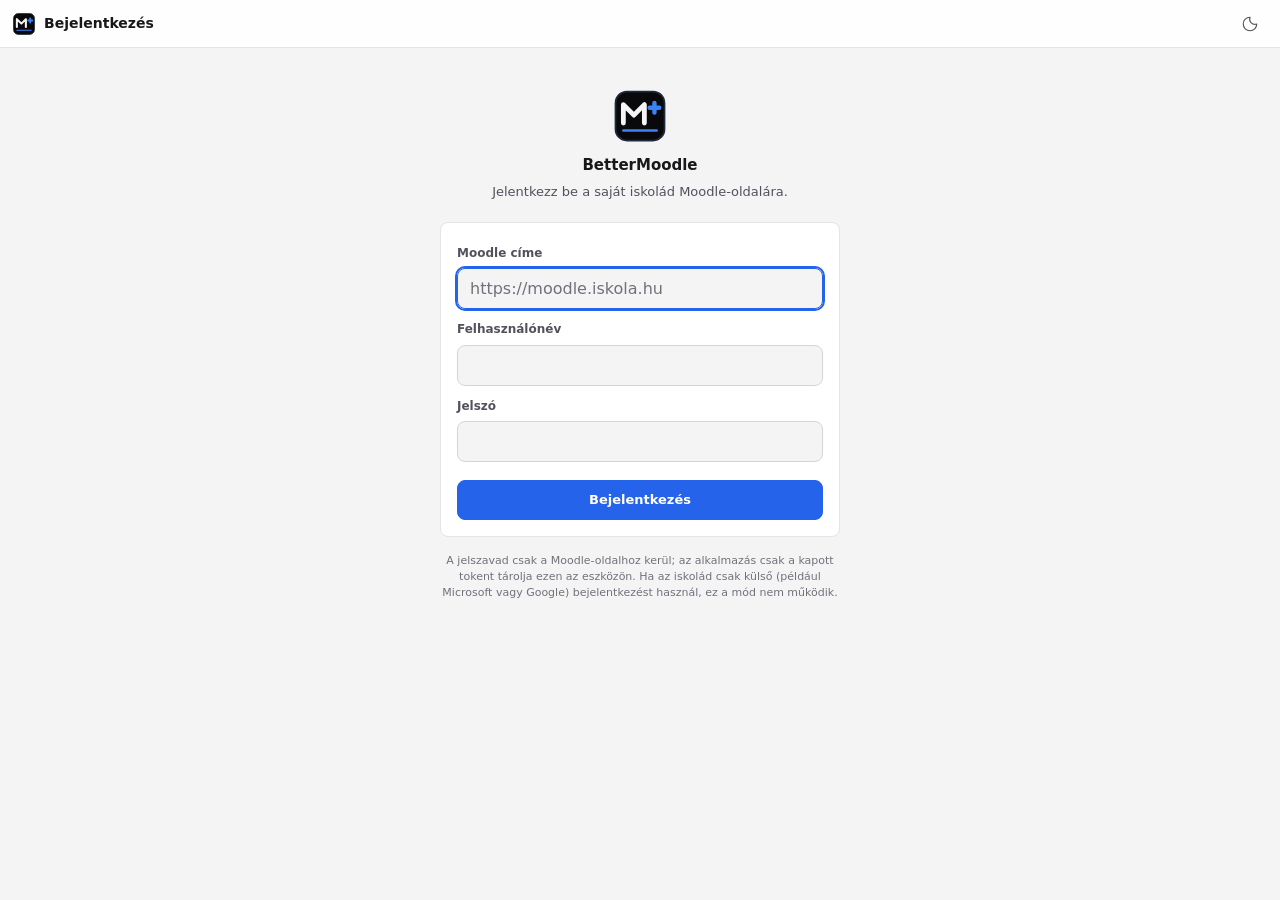
==== webapp/index.html @ 3a022ea2 "Add installable web app on the Moodle mobile API - New webapp/: a static PWA that signs in through l" ====
<!doctype html>
<html lang="hu">
<head>
  <meta charset="utf-8">
  <meta name="viewport" content="width=device-width, initial-scale=1, viewport-fit=cover">
  <meta http-equiv="Content-Security-Policy" content="default-src 'none'; script-src 'self'; style-src 'self'; img-src 'self' data: blob:; connect-src https: http://localhost:* http://127.0.0.1:*; manifest-src 'self'; worker-src 'self'; base-uri 'none'; form-action 'none'; object-src 'none'">
  <meta name="referrer" content="no-referrer">
  <title>BetterMoodle</title>
  <meta name="description" content="BetterMoodle: határidők, kurzusok és feladatbeadás a saját Moodle-oldaladról, egy telepíthető alkalmazásban.">
  <meta name="theme-color" content="#09090b" media="(prefers-color-scheme: dark)">
  <meta name="theme-color" content="#f4f4f5" media="(prefers-color-scheme: light)">
  <link rel="manifest" href="manifest.webmanifest">
  <link rel="icon" href="icons/logo.svg" type="image/svg+xml">
  <link rel="apple-touch-icon" href="icons/apple-touch-icon.png">
  <link rel="stylesheet" href="app.css">
  <script src="js/site.js" defer></script>
  <script src="js/api.js" defer></script>
  <script src="js/app.js" defer></script>
</head>
<body>
  <header class="topbar">
    <button id="bar-back" class="icon-btn" type="button" title="Vissza" aria-label="Vissza" hidden>
      <svg class="icon" viewBox="0 0 24 24" aria-hidden="true" focusable="false"><path d="M15 18l-6-6 6-6"/></svg>
    </button>
    <img class="bar-logo" src="icons/logo.svg" alt="" width="24" height="24">
    <span id="bar-title" class="bar-title">BetterMoodle</span>
    <div id="bar-actions" class="bar-actions"></div>
  </header>
  <main id="view" class="view">
    <noscript><p class="state">A BetterMoodle működéséhez engedélyezd a JavaScriptet.</p></noscript>
  </main>
  <div id="status" class="status" role="status" aria-live="polite" hidden></div>
  <dialog id="dialog" class="dialog"></dialog>
</body>
</html>
---- webapp/app.css ----
/* ==========================================================================
   BetterMoodle web app
   Tokens mirror extension/content/content.css section 1 (midnight, oled,
   catppuccin, light). "Automatikus" follows prefers-color-scheme.
   ========================================================================== */

:root,
:root[data-theme="midnight"] {
  --font-sans: system-ui, -apple-system, BlinkMacSystemFont, "Segoe UI", sans-serif;
  --font-mono: ui-monospace, SFMono-Regular, Menlo, Consolas, monospace;
  --bg-canvas: #09090b;
  --bg-surface: #121215;
  --bg-elevated: #18181c;
  --bg-hover: #222228;
  --text-primary: #f4f4f5;
  --text-secondary: #a1a1aa;
  --text-muted: #71717a;
  --border-subtle: rgba(255, 255, 255, 0.08);
  --border-strong: rgba(255, 255, 255, 0.16);
  --accent: #3b82f6;
  --accent-fill: #2563eb;
  --accent-fg: #ffffff;
  --success: #10b981;
  --warning: #f59e0b;
  --danger: #ef4444;
  --radius: 8px;
  --radius-inner: 4px;
  color-scheme: dark;
}

:root[data-theme="oled"] {
  --bg-canvas: #000000;
  --bg-surface: #0a0a0c;
  --bg-elevated: #131317;
  --bg-hover: #1c1c22;
  --text-primary: #f8fafc;
  --text-secondary: #94a3b8;
  --text-muted: #64748b;
  --border-subtle: rgba(255, 255, 255, 0.09);
  --border-strong: rgba(255, 255, 255, 0.18);
  --accent: #10b981;
  --accent-fill: #10b981;
  --accent-fg: #03140d;
}

:root[data-theme="catppuccin"] {
  --bg-canvas: #11111b;
  --bg-surface: #181825;
  --bg-elevated: #1e1e2e;
  --bg-hover: #313244;
  --text-primary: #cdd6f4;
  --text-secondary: #a6adc8;
  --text-muted: #7f849c;
  --border-subtle: #313244;
  --border-strong: #45475a;
  --accent: #89b4fa;
  --accent-fill: #89b4fa;
  --accent-fg: #11111b;
}

:root[data-theme="light"] {
  --bg-canvas: #f4f4f5;
  --bg-surface: #ffffff;
  --bg-elevated: #f8f8fa;
  --bg-hover: #efeff2;
  --text-primary: #18181b;
  --text-secondary: #52525b;
  --text-muted: #71717a;
  --border-subtle: #e4e4e7;
  --border-strong: #d4d4d8;
  --accent: #2563eb;
  --accent-fill: #2563eb;
  --accent-fg: #ffffff;
  --success: #047857;
  --warning: #b45309;
  --danger: #dc2626;
  color-scheme: light;
}

@media (prefers-color-scheme: light) {
  :root:not([data-theme]) {
    --bg-canvas: #f4f4f5;
    --bg-surface: #ffffff;
    --bg-elevated: #f8f8fa;
    --bg-hover: #efeff2;
    --text-primary: #18181b;
    --text-secondary: #52525b;
    --text-muted: #71717a;
    --border-subtle: #e4e4e7;
    --border-strong: #d4d4d8;
    --accent: #2563eb;
    --accent-fill: #2563eb;
    --accent-fg: #ffffff;
    --success: #047857;
    --warning: #b45309;
    --danger: #dc2626;
    color-scheme: light;
  }
}

/* --------------------------------------------------------------------------
   Base
   -------------------------------------------------------------------------- */
*,
*::before,
*::after {
  box-sizing: border-box;
}

html {
  -webkit-text-size-adjust: 100%;
  background: var(--bg-canvas);
}

body {
  margin: 0;
  min-height: 100vh;
  min-height: 100dvh;
  background: var(--bg-canvas);
  color: var(--text-primary);
  font-family: var(--font-sans);
  font-size: 13px;
  line-height: 1.45;
  -webkit-tap-highlight-color: transparent;
}

h1,
h2 {
  margin: 0;
  font-weight: 700;
  line-height: 1.25;
}
h1 { font-size: 15px; }
h2 { font-size: 14px; }

p { margin: 0; }

a { color: inherit; text-decoration: none; }

button,
input {
  font: inherit;
  color: inherit;
}

[hidden] { display: none !important; }

:focus-visible {
  outline: 2px solid var(--accent);
  outline-offset: 2px;
}

.num { font-variant-numeric: tabular-nums; }
.muted { color: var(--text-secondary); }
.fine { color: var(--text-muted); font-size: 11px; }
.text { white-space: pre-line; overflow-wrap: anywhere; }

.icon {
  width: 18px;
  height: 18px;
  flex: none;
  fill: none;
  stroke: currentColor;
  stroke-width: 1.5;
  stroke-linecap: round;
  stroke-linejoin: round;
}
.icon-lg { width: 28px; height: 28px; }
.icon-dim { color: var(--text-muted); }

/* --------------------------------------------------------------------------
   Top bar
   -------------------------------------------------------------------------- */
.topbar {
  position: sticky;
  top: 0;
  z-index: 10;
  display: flex;
  align-items: center;
  gap: 8px;
  min-height: 48px;
  padding: env(safe-area-inset-top) max(12px, env(safe-area-inset-right)) 0 max(12px, env(safe-area-inset-left));
  background: color-mix(in srgb, var(--bg-surface) 88%, transparent);
  -webkit-backdrop-filter: blur(12px);
  backdrop-filter: blur(12px);
  border-bottom: 1px solid var(--border-subtle);
}

.bar-logo { width: 24px; height: 24px; flex: none; }
.bar-title {
  flex: 1;
  min-width: 0;
  font-size: 14px;
  font-weight: 700;
  white-space: nowrap;
  overflow: hidden;
  text-overflow: ellipsis;
}
.bar-actions { display: flex; gap: 2px; }

/* --------------------------------------------------------------------------
   Controls
   -------------------------------------------------------------------------- */
.icon-btn,
.btn {
  display: inline-flex;
  align-items: center;
  justify-content: center;
  gap: 6px;
  border: 1px solid transparent;
  border-radius: var(--radius);
  background: transparent;
  cursor: pointer;
  transition: background-color 120ms ease, border-color 120ms ease, transform 80ms ease;
}
.icon-btn {
  width: 36px;
  height: 36px;
  flex: none;
  color: var(--text-secondary);
}
.icon-btn:hover { background: var(--bg-hover); color: var(--text-primary); }
.icon-btn:active,
.btn:active { transform: scale(0.97); }
.icon-btn:disabled,
.btn:disabled { opacity: 0.5; cursor: default; transform: none; }
.icon-btn.is-busy .icon { animation: pulse 900ms ease-in-out infinite; }

.btn {
  min-height: 36px;
  padding: 0 14px;
  border-color: var(--border-strong);
  background: var(--bg-elevated);
  font-weight: 600;
}
.btn:hover { background: var(--bg-hover); }
.btn-primary {
  background: var(--accent-fill);
  border-color: var(--accent-fill);
  color: var(--accent-fg);
}
.btn-primary:hover { background: var(--accent-fill); filter: brightness(1.08); }
.btn-danger { background: var(--danger); border-color: var(--danger); color: #ffffff; }
.btn-danger:hover { background: var(--danger); filter: brightness(1.08); }
.btn-block { width: 100%; }

input[type="text"],
input[type="password"],
input[type="search"] {
  width: 100%;
  min-height: 40px;
  padding: 8px 12px;
  border: 1px solid var(--border-strong);
  border-radius: var(--radius);
  background: var(--bg-canvas);
  font-size: 16px; /* 16px stops mobile browsers from zooming into the field */
}
input::placeholder { color: var(--text-muted); }
input:focus-visible { outline-offset: 0; border-color: var(--accent); }

/* --------------------------------------------------------------------------
   Layout
   -------------------------------------------------------------------------- */
.view {
  max-width: 720px;
  margin: 0 auto;
  padding: 16px max(16px, env(safe-area-inset-right)) calc(48px + env(safe-area-inset-bottom)) max(16px, env(safe-area-inset-left));
  display: flex;
  flex-direction: column;
  gap: 20px;
}

.card {
  background: var(--bg-surface);
  border: 1px solid var(--border-subtle);
  border-radius: var(--radius);
}

.block { display: flex; flex-direction: column; gap: 8px; }
.block-head { display: flex; align-items: center; gap: 8px; }
.count {
  font-size: 11px;
  color: var(--text-muted);
  background: var(--bg-elevated);
  border: 1px solid var(--border-subtle);
  border-radius: 999px;
  padding: 0 7px;
  line-height: 18px;
}
.empty { color: var(--text-muted); font-size: 12px; padding: 4px 0; }
.note {
  color: var(--text-secondary);
  background: var(--bg-surface);
  border: 1px dashed var(--border-strong);
  border-radius: var(--radius);
  padding: 10px 12px;
}

.hello { display: flex; align-items: center; justify-content: space-between; gap: 8px; }
.course-head { display: flex; flex-direction: column; gap: 2px; }
.course-head h1 { overflow-wrap: anywhere; }

/* Lists ------------------------------------------------------------------ */
.list {
  display: flex;
  flex-direction: column;
  background: var(--bg-surface);
  border: 1px solid var(--border-subtle);
  border-radius: var(--radius);
  overflow: hidden;
}
.list > * + * { border-top: 1px solid var(--border-subtle); }

.row {
  display: flex;
  align-items: center;
  gap: 10px;
  min-height: 48px;
  padding: 8px 12px;
  transition: background-color 120ms ease;
}
a.row:hover,
summary.row:hover { background: var(--bg-hover); }
a.row:active { background: var(--bg-elevated); }
.row.is-locked { opacity: 0.55; }

.row-icon {
  display: grid;
  place-items: center;
  width: 32px;
  height: 32px;
  flex: none;
  border-radius: var(--radius-inner);
  background: var(--bg-elevated);
  color: var(--accent);
}
.row-main { display: flex; flex-direction: column; flex: 1; min-width: 0; }
.row-title,
.row-meta {
  white-space: nowrap;
  overflow: hidden;
  text-overflow: ellipsis;
}
.row-title { font-weight: 600; }
.row-meta { font-size: 11px; color: var(--text-secondary); }

.progress {
  width: 48px;
  height: 4px;
  flex: none;
  border-radius: 999px;
  background: var(--bg-hover);
  overflow: hidden;
}
.progress-bar {
  display: block;
  height: 100%;
  width: var(--p, 0%);
  background: var(--success);
}

.done { color: var(--success); display: inline-flex; }

.badge {
  font-size: 11px;
  font-weight: 600;
  border-radius: 999px;
  padding: 1px 8px;
  flex: none;
}
.badge-danger { color: var(--danger); background: color-mix(in srgb, var(--danger) 12%, transparent); }

.deadline .when {
  display: flex;
  flex-direction: column;
  align-items: flex-start;
  width: 64px;
  flex: none;
}
.when-day { font-size: 12px; font-weight: 600; white-space: nowrap; }
.when-time { font-size: 11px; color: var(--text-secondary); }
.deadline.is-overdue .when-day { color: var(--danger); }

.search { margin-bottom: 2px; }

details > summary { cursor: pointer; list-style: none; }
details > summary::-webkit-details-marker { display: none; }

.older > summary {
  color: var(--text-secondary);
  font-size: 12px;
  padding: 8px 0;
}
.older > .list { margin-top: 4px; }

/* Course sections --------------------------------------------------------- */
.section {
  background: var(--bg-surface);
  border: 1px solid var(--border-subtle);
  border-radius: var(--radius);
  overflow: hidden;
}
.section > summary {
  display: flex;
  align-items: center;
  gap: 8px;
  min-height: 44px;
  padding: 8px 12px;
  font-size: 14px;
  font-weight: 700;
}
.section > summary::before {
  content: "";
  width: 6px;
  height: 6px;
  flex: none;
  border-right: 1.5px solid var(--text-muted);
  border-bottom: 1.5px solid var(--text-muted);
  transform: rotate(-45deg);
  transition: transform 120ms ease;
}
.section[open] > summary::before { transform: rotate(45deg); }
.section-name { flex: 1; min-width: 0; white-space: nowrap; overflow: hidden; text-overflow: ellipsis; }
.section > .list { border: 0; border-top: 1px solid var(--border-subtle); border-radius: 0; }
.section-summary { padding: 0 12px 10px; color: var(--text-secondary); }

.label-text { padding: 10px 12px; color: var(--text-secondary); font-size: 12px; }

.folder > summary.row { min-height: 48px; }
.folder .files { border-top: 1px solid var(--border-subtle); background: var(--bg-elevated); }

/* Files ------------------------------------------------------------------- */
.files { display: flex; flex-direction: column; }
.files > * + * { border-top: 1px solid var(--border-subtle); }
.file {
  display: flex;
  align-items: center;
  gap: 8px;
  min-height: 44px;
  padding: 4px 6px 4px 12px;
}
.file-name { flex: 1; min-width: 0; white-space: nowrap; overflow: hidden; text-overflow: ellipsis; }
.file-size { font-size: 11px; color: var(--text-muted); flex: none; }
.file-tag {
  font-size: 11px;
  color: var(--text-secondary);
  border: 1px solid var(--border-subtle);
  border-radius: 999px;
  padding: 0 6px;
  flex: none;
}
.file.is-removed .file-name { text-decoration: line-through; color: var(--text-muted); }
.files .empty { padding: 10px 12px; }

/* Assignment -------------------------------------------------------------- */
.facts { margin: 0; padding: 4px 12px; display: flex; flex-direction: column; }
.fact {
  display: flex;
  justify-content: space-between;
  gap: 12px;
  padding: 8px 0;
}
.fact + .fact { border-top: 1px solid var(--border-subtle); }
.fact dt { color: var(--text-secondary); font-size: 12px; flex: none; }
.fact dd { margin: 0; text-align: right; font-weight: 600; overflow-wrap: anywhere; }
.fact.tone-danger dd { color: var(--danger); }
.fact.tone-warning dd { color: var(--warning); }
.fact.tone-success dd { color: var(--success); }
.grade { font-size: 15px; font-weight: 700; }
.text.card { padding: 10px 12px; }

.actions { display: flex; flex-wrap: wrap; gap: 8px; }
.draft {
  display: flex;
  flex-direction: column;
  gap: 8px;
  padding: 12px;
  border: 1px solid color-mix(in srgb, var(--accent) 40%, transparent);
  background: color-mix(in srgb, var(--accent) 9%, transparent);
  border-radius: var(--radius);
}

/* States ------------------------------------------------------------------ */
.state {
  display: flex;
  flex-direction: column;
  align-items: center;
  gap: 12px;
  padding: 48px 16px;
  color: var(--text-secondary);
  text-align: center;
}
.state-error { color: var(--text-primary); }
.state-error .icon { color: var(--danger); }
.spinner {
  width: 22px;
  height: 22px;
  border-radius: 50%;
  border: 2px solid var(--border-strong);
  border-top-color: var(--accent);
  animation: spin 700ms linear infinite;
}
@keyframes spin { to { transform: rotate(360deg); } }
@keyframes pulse { 50% { opacity: 0.35; } }

.status {
  position: fixed;
  left: 50%;
  bottom: calc(16px + env(safe-area-inset-bottom));
  transform: translateX(-50%);
  z-index: 20;
  max-width: min(560px, calc(100vw - 32px));
  padding: 10px 14px;
  border-radius: var(--radius);
  background: var(--bg-elevated);
  border: 1px solid var(--border-strong);
  box-shadow: 0 8px 24px rgba(0, 0, 0, 0.3);
  font-size: 12px;
}
.status[data-kind="error"] { border-color: var(--danger); }
.status[data-kind="success"] { border-color: var(--success); }

/* Login ------------------------------------------------------------------- */
.login {
  display: flex;
  flex-direction: column;
  align-items: center;
  gap: 8px;
  width: 100%;
  max-width: 400px;
  margin: 24px auto 0;
  text-align: center;
}
.login-logo { width: 56px; height: 56px; margin-bottom: 4px; }
.login h1 { font-size: 15px; }
.form {
  display: flex;
  flex-direction: column;
  gap: 6px;
  width: 100%;
  margin-top: 12px;
  padding: 16px;
  text-align: left;
}
.form label { font-size: 12px; font-weight: 600; color: var(--text-secondary); margin-top: 6px; }
.form .btn { margin-top: 12px; min-height: 40px; }
.form-error { color: var(--danger); font-size: 12px; margin-top: 6px; }
.login .fine { margin-top: 8px; }

/* Dialog ------------------------------------------------------------------ */
.dialog {
  width: min(440px, calc(100vw - 32px));
  padding: 0;
  border: 1px solid var(--border-strong);
  border-radius: 12px;
  background: var(--bg-surface);
  color: var(--text-primary);
  box-shadow: 0 16px 48px rgba(0, 0, 0, 0.4);
}
.dialog::backdrop { background: rgba(0, 0, 0, 0.55); }
.dialog-body { display: flex; flex-direction: column; gap: 10px; padding: 16px; }
.dialog-actions { display: flex; justify-content: flex-end; gap: 8px; margin-top: 6px; }
.names { margin: 0; padding-left: 18px; max-height: 160px; overflow: auto; }
.names li { white-space: nowrap; overflow: hidden; text-overflow: ellipsis; }
.warn {
  display: flex;
  gap: 8px;
  align-items: flex-start;
  color: var(--warning);
  font-weight: 600;
}

.theme-list { display: flex; flex-direction: column; gap: 4px; }
.theme-option {
  display: flex;
  align-items: center;
  gap: 10px;
  min-height: 40px;
  padding: 0 8px;
  border-radius: var(--radius);
  cursor: pointer;
}
.theme-option:hover { background: var(--bg-hover); }
.theme-option input { accent-color: var(--accent); margin: 0; }
.swatch {
  width: 20px;
  height: 20px;
  border-radius: 50%;
  border: 1px solid var(--border-strong);
}
.swatch-auto { background: linear-gradient(135deg, #09090b 50%, #f4f4f5 50%); }
.swatch-midnight { background: radial-gradient(circle at 70% 30%, #3b82f6 0 4px, #09090b 5px); }
.swatch-oled { background: radial-gradient(circle at 70% 30%, #10b981 0 4px, #000000 5px); }
.swatch-catppuccin { background: radial-gradient(circle at 70% 30%, #89b4fa 0 4px, #11111b 5px); }
.swatch-light { background: radial-gradient(circle at 70% 30%, #2563eb 0 4px, #f4f4f5 5px); }

@media (prefers-reduced-motion: reduce) {
  *,
  *::before,
  *::after {
    animation-duration: 1ms !important;
    transition-duration: 1ms !important;
  }
}
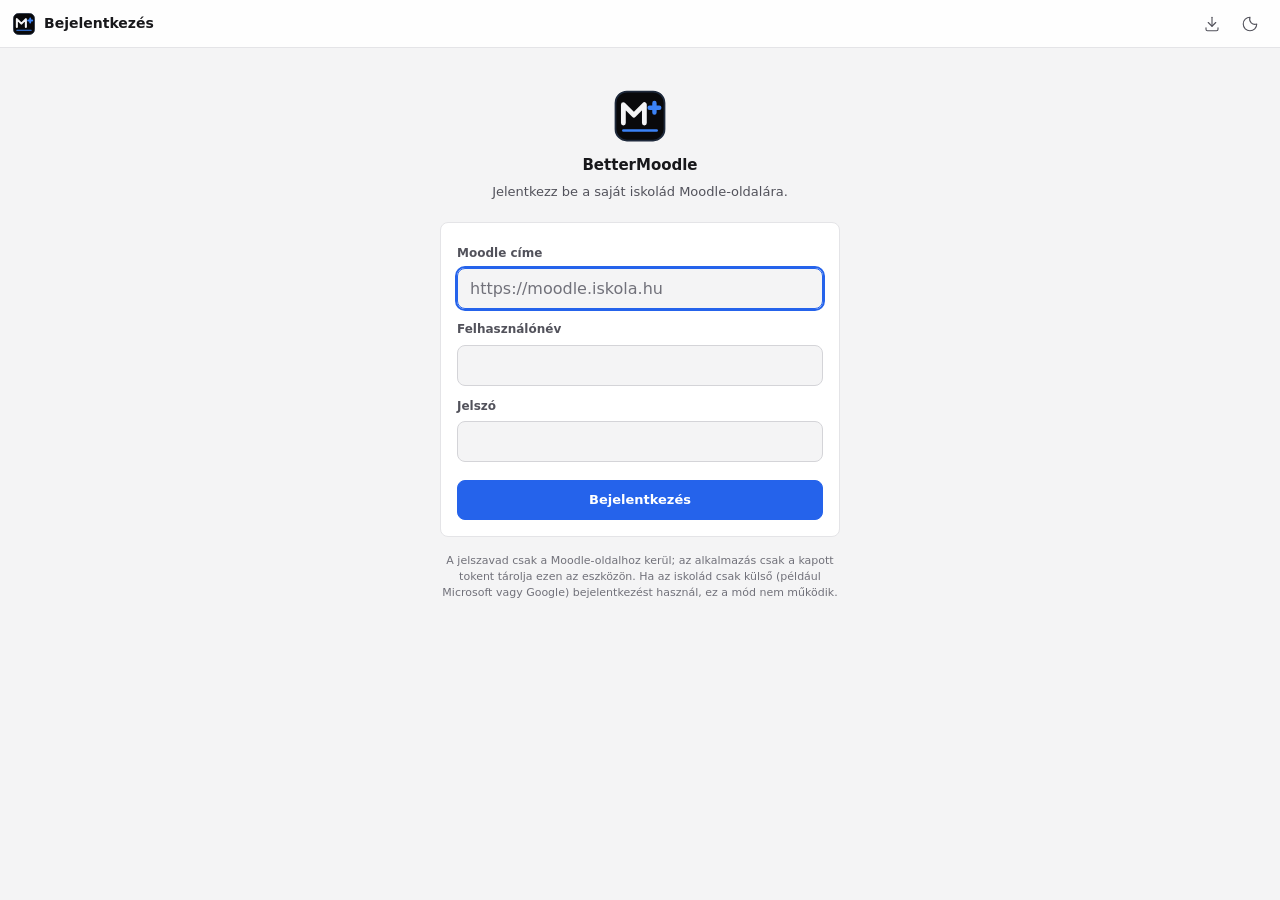
==== commit 2709c1e0: "Play course videos in the web app - SuperVideo activities open an in-app video page that uses   mod_" ====
--- a/webapp/index.html
+++ b/webapp/index.html
@@ -3,7 +3,7 @@
 <head>
   <meta charset="utf-8">
   <meta name="viewport" content="width=device-width, initial-scale=1, viewport-fit=cover">
-  <meta http-equiv="Content-Security-Policy" content="default-src 'none'; script-src 'self'; style-src 'self'; img-src 'self' data: blob:; connect-src https: http://localhost:* http://127.0.0.1:*; manifest-src 'self'; worker-src 'self'; base-uri 'none'; form-action 'none'; object-src 'none'">
+  <meta http-equiv="Content-Security-Policy" content="default-src 'none'; script-src 'self'; style-src 'self'; img-src 'self' data: blob:; connect-src https: http://localhost:* http://127.0.0.1:*; media-src https: blob: http://localhost:* http://127.0.0.1:*; frame-src https://drive.google.com https://www.youtube.com https://www.youtube-nocookie.com https://player.vimeo.com; manifest-src 'self'; worker-src 'self'; base-uri 'none'; form-action 'none'; object-src 'none'">
   <meta name="referrer" content="no-referrer">
   <title>BetterMoodle</title>
   <meta name="description" content="BetterMoodle: határidők, kurzusok és feladatbeadás a saját Moodle-oldaladról, egy telepíthető alkalmazásban.">
--- a/webapp/app.css
+++ b/webapp/app.css
@@ -480,6 +480,29 @@
   border-radius: var(--radius);
 }
 
+/* Video ------------------------------------------------------------------- */
+.player {
+  aspect-ratio: 16 / 9;
+  width: 100%;
+  background: #000000;
+  border: 1px solid var(--border-subtle);
+  border-radius: var(--radius);
+  overflow: hidden;
+}
+.player-frame,
+.player-video {
+  display: block;
+  width: 100%;
+  height: 100%;
+  border: 0;
+}
+.player.player-is-audio {
+  aspect-ratio: auto;
+  padding: 12px;
+  background: var(--bg-surface);
+}
+.player-audio { display: block; width: 100%; }
+
 /* States ------------------------------------------------------------------ */
 .state {
   display: flex;
@@ -560,6 +583,9 @@
 .dialog::backdrop { background: rgba(0, 0, 0, 0.55); }
 .dialog-body { display: flex; flex-direction: column; gap: 10px; padding: 16px; }
 .dialog-actions { display: flex; justify-content: flex-end; gap: 8px; margin-top: 6px; }
+.dialog-stack { display: flex; flex-direction: column; gap: 10px; }
+.steps { margin: 0; padding-left: 20px; display: flex; flex-direction: column; gap: 6px; color: var(--text-secondary); }
+.steps li::marker { color: var(--accent); font-weight: 700; font-variant-numeric: tabular-nums; }
 .names { margin: 0; padding-left: 18px; max-height: 160px; overflow: auto; }
 .names li { white-space: nowrap; overflow: hidden; text-overflow: ellipsis; }
 .warn {
